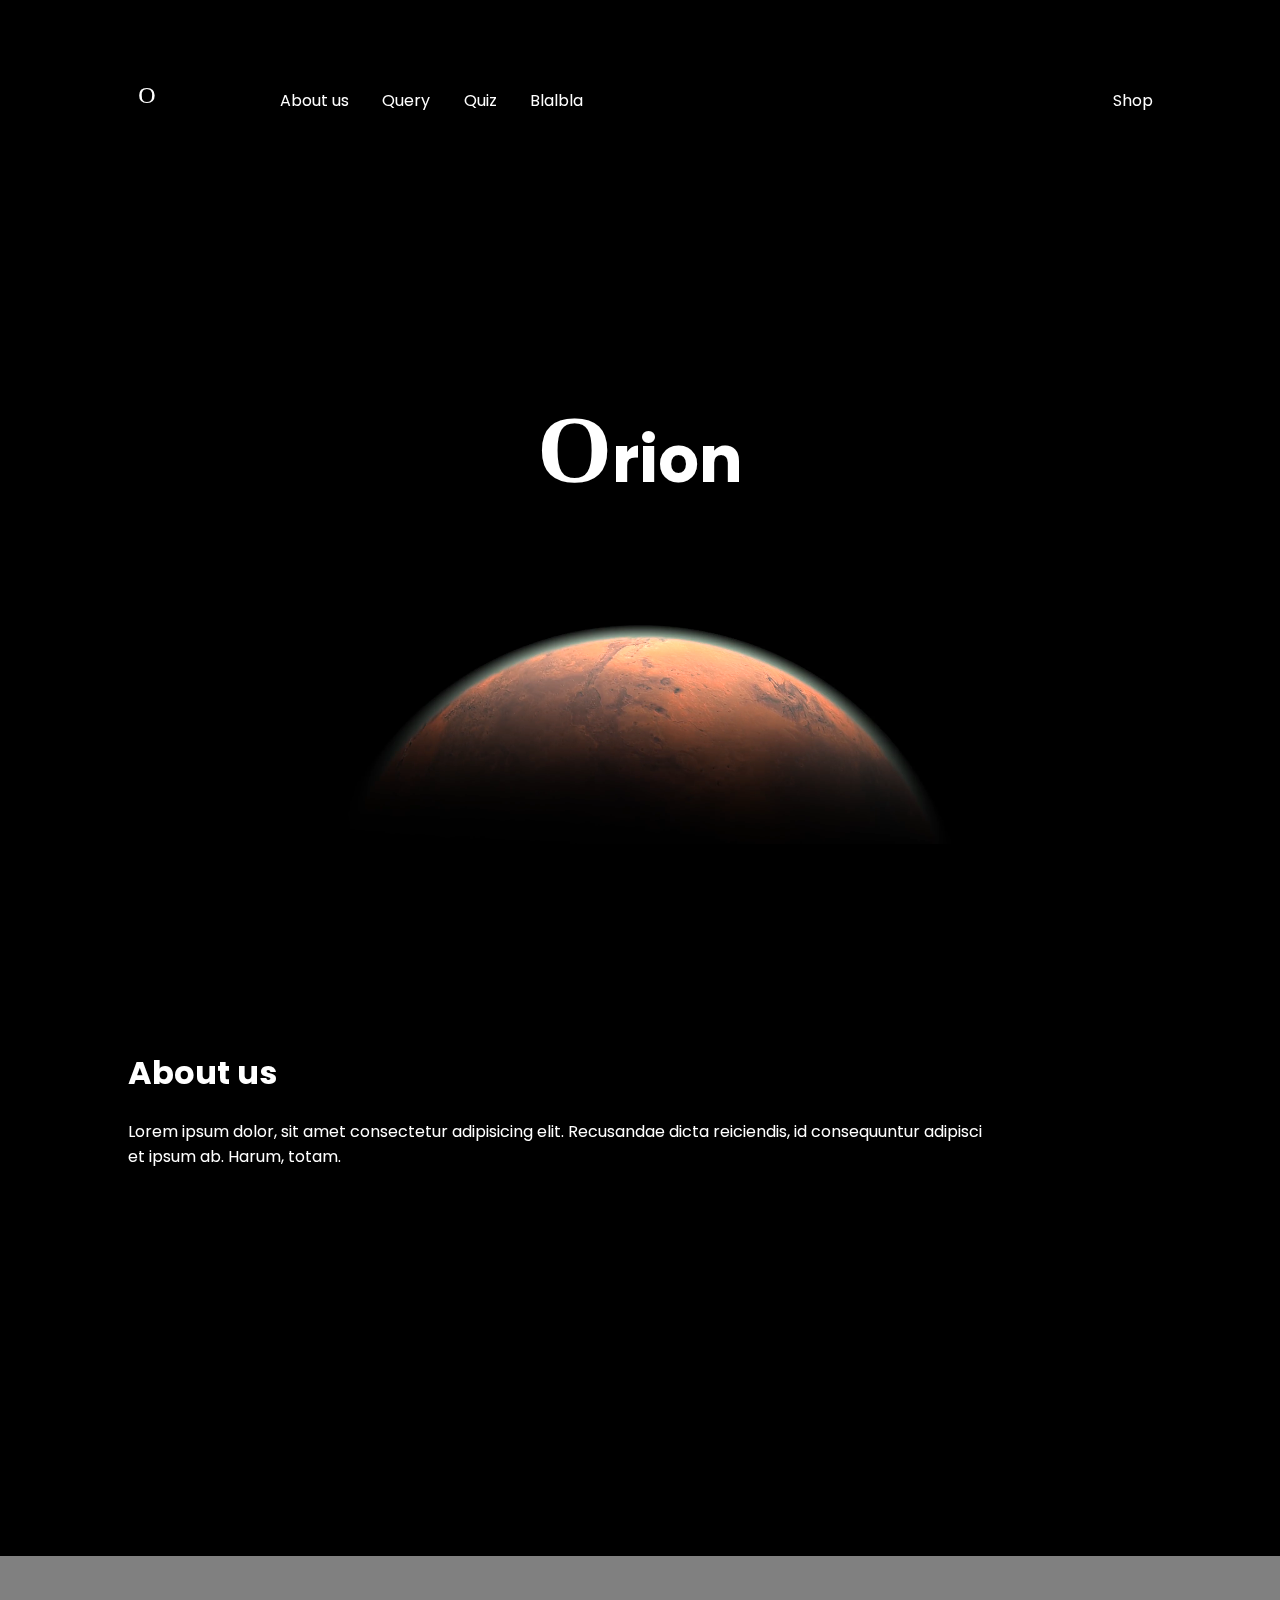
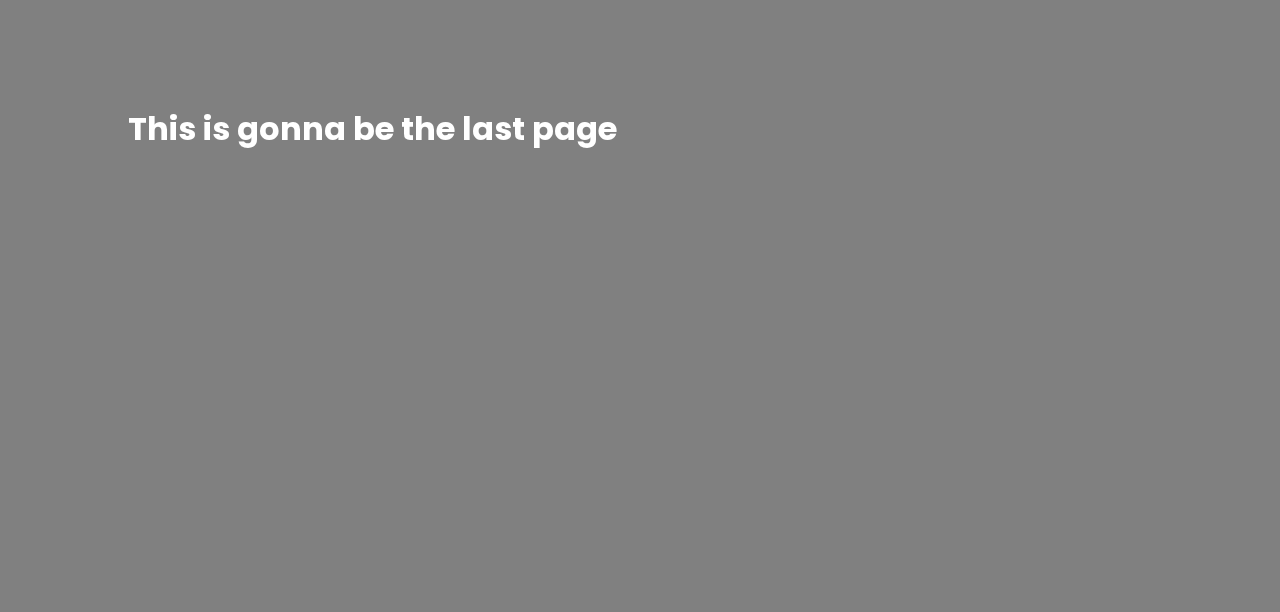
==== index.html @ da739768 "First" ====
<!DOCTYPE html>
<html lang="en">
<head>
    <meta charset="UTF-8">
    <meta http-equiv="X-UA-Compatible" content="IE=edge">
    <meta name="viewport" content="width=device-width, initial-scale=1.0">
    <title>Orion Travels</title>
    <link rel="stylesheet" href="css/main.css">
</head>
<body>
    <section class="hero">
        
        <div class="navigation">
            <a href="index.html" class="orion_logo"><span class="bigO">O</span></a>
            <nav>
                <ul class="primary-nav">
                    <li><a href="#">About us</a></li>
                    <li><a href="#">Query</a></li>
                    <li><a href="#">Quiz</a></li>
                    <li><a href="#">Blalbla </a></li>
                </ul>
            </nav>
            <nav>
                <ul class="secondary-nav">
                    <li><a id="secondary-nav" href="#">Shop</a></li>
                </ul>
            </nav>
        </div>

        <h1><span class="bigO">O</span>rion </h1>

       
            <video autoplay muted loop id="video-pos" >
                <source src="assets/planet.mp4" type="video/mp4" >
            </video>
     
    </section>

    <section class="about">
        <h1>About us </h1>
        <p>Lorem ipsum dolor, sit amet consectetur adipisicing elit. Recusandae dicta reiciendis, id consequuntur adipisci
             <br> et ipsum ab. Harum, totam.
        </p>


    </section>
    <section class="last-page">
        <h1>This is gonna be the last page</h1>

    </section>
</body>
</html>
---- css/main.css ----
@import url('https://fonts.googleapis.com/css2?family=Poppins:wght@400;600&display=swap');
:root{
    --orion-blue: #308879;
    --orion-orange: #ffcf94;
}
body{
    margin: 0;
    padding: 0;
    font-family: 'Poppins', sans-serif;
    background-color:black;
    color: white;
    width: 100vw;
    height: 100vh;
}
.hero{
    block-size: 50em;
    width: 100%;
    height: 100vh;
    display: flex;
    justify-content: center;
    align-items: center;
}
#video-pos{
    position: absolute;
    bottom: 0;
    width: 50vw;
    height: 50vh;
    z-index: -1;
}
.navigation{
    position: absolute;
    top: 8%;
    width: 80%;
}
.primary-nav{
    position: relative;
    left:9%;
}
.secondary-nav{
    position: absolute;
    top: 0;
    right:0;
}
a#secondary-nav:hover{
    border-bottom: 3px solid var(--orion-blue);
}
a.orion_logo{
    position: absolute;
}

nav li {
    display: inline;
    text-decoration: none;
    padding-left: 1% ;
}
.hero h1{
    font-size: 4em;
}
a{
    text-decoration: none;
    color: white;
    padding: 1%;
}
a:hover{
    border-bottom: 3px solid var(--orion-orange);
}

.bigO{
    font-family: Georgia, 'Times New Roman', Times, serif;
    font-size: 1.5em;
}
.about{
    block-size: 25em;
    padding: 10%;
   
}
.last-page{
    block-size: 25em;
    padding: 10%;
    background-color: gray;
}
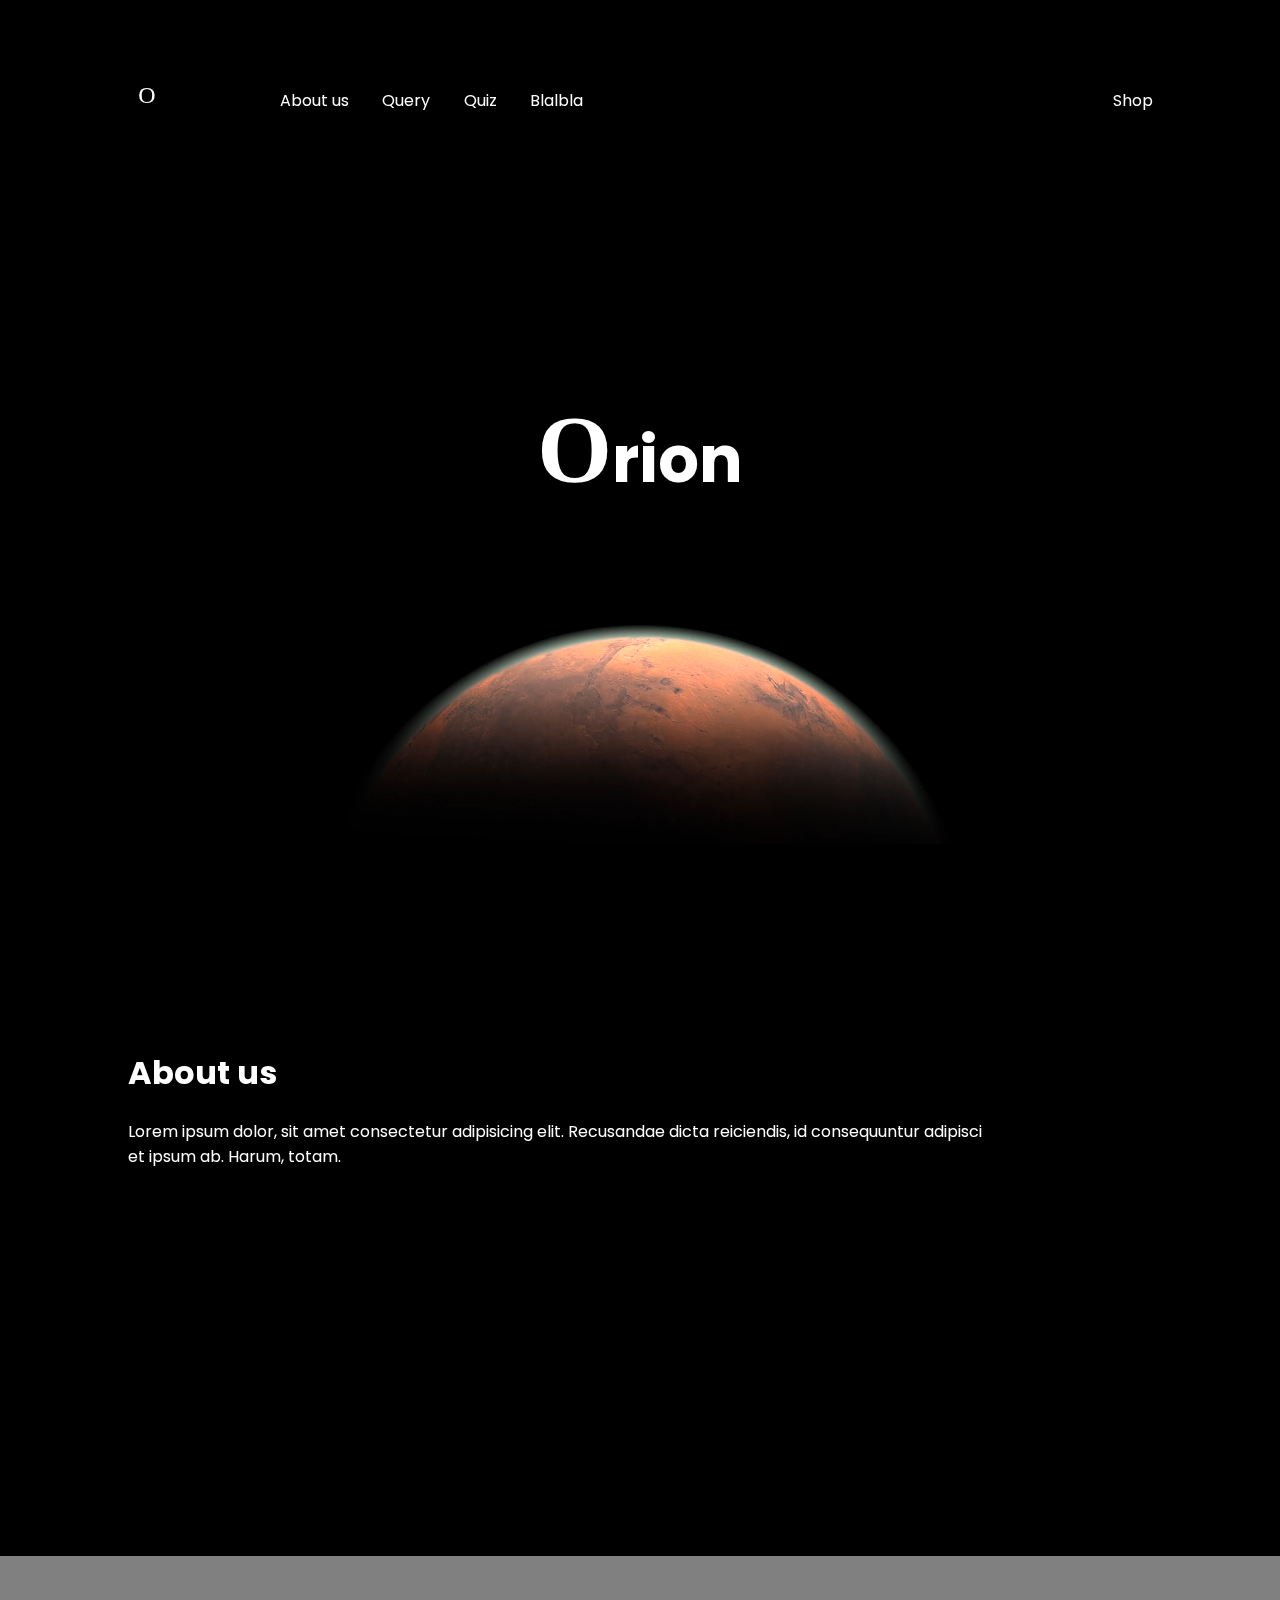
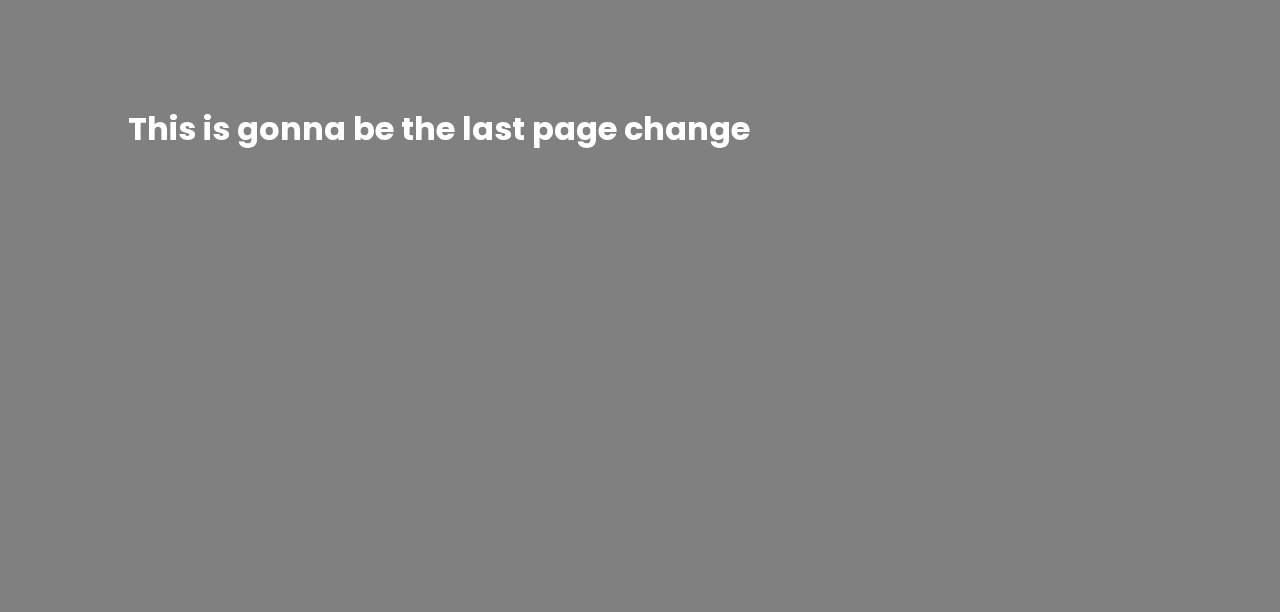
==== commit c0d67000: "Update index.html" ====
--- a/index.html
+++ b/index.html
@@ -19,8 +19,7 @@
                     <li><a href="#">Quiz</a></li>
                     <li><a href="#">Blalbla </a></li>
                 </ul>
-            </nav>
-            <nav>
+                
                 <ul class="secondary-nav">
                     <li><a id="secondary-nav" href="#">Shop</a></li>
                 </ul>
@@ -45,7 +44,7 @@
 
     </section>
     <section class="last-page">
-        <h1>This is gonna be the last page</h1>
+        <h1>This is gonna be the last page change</h1>
 
     </section>
 </body>
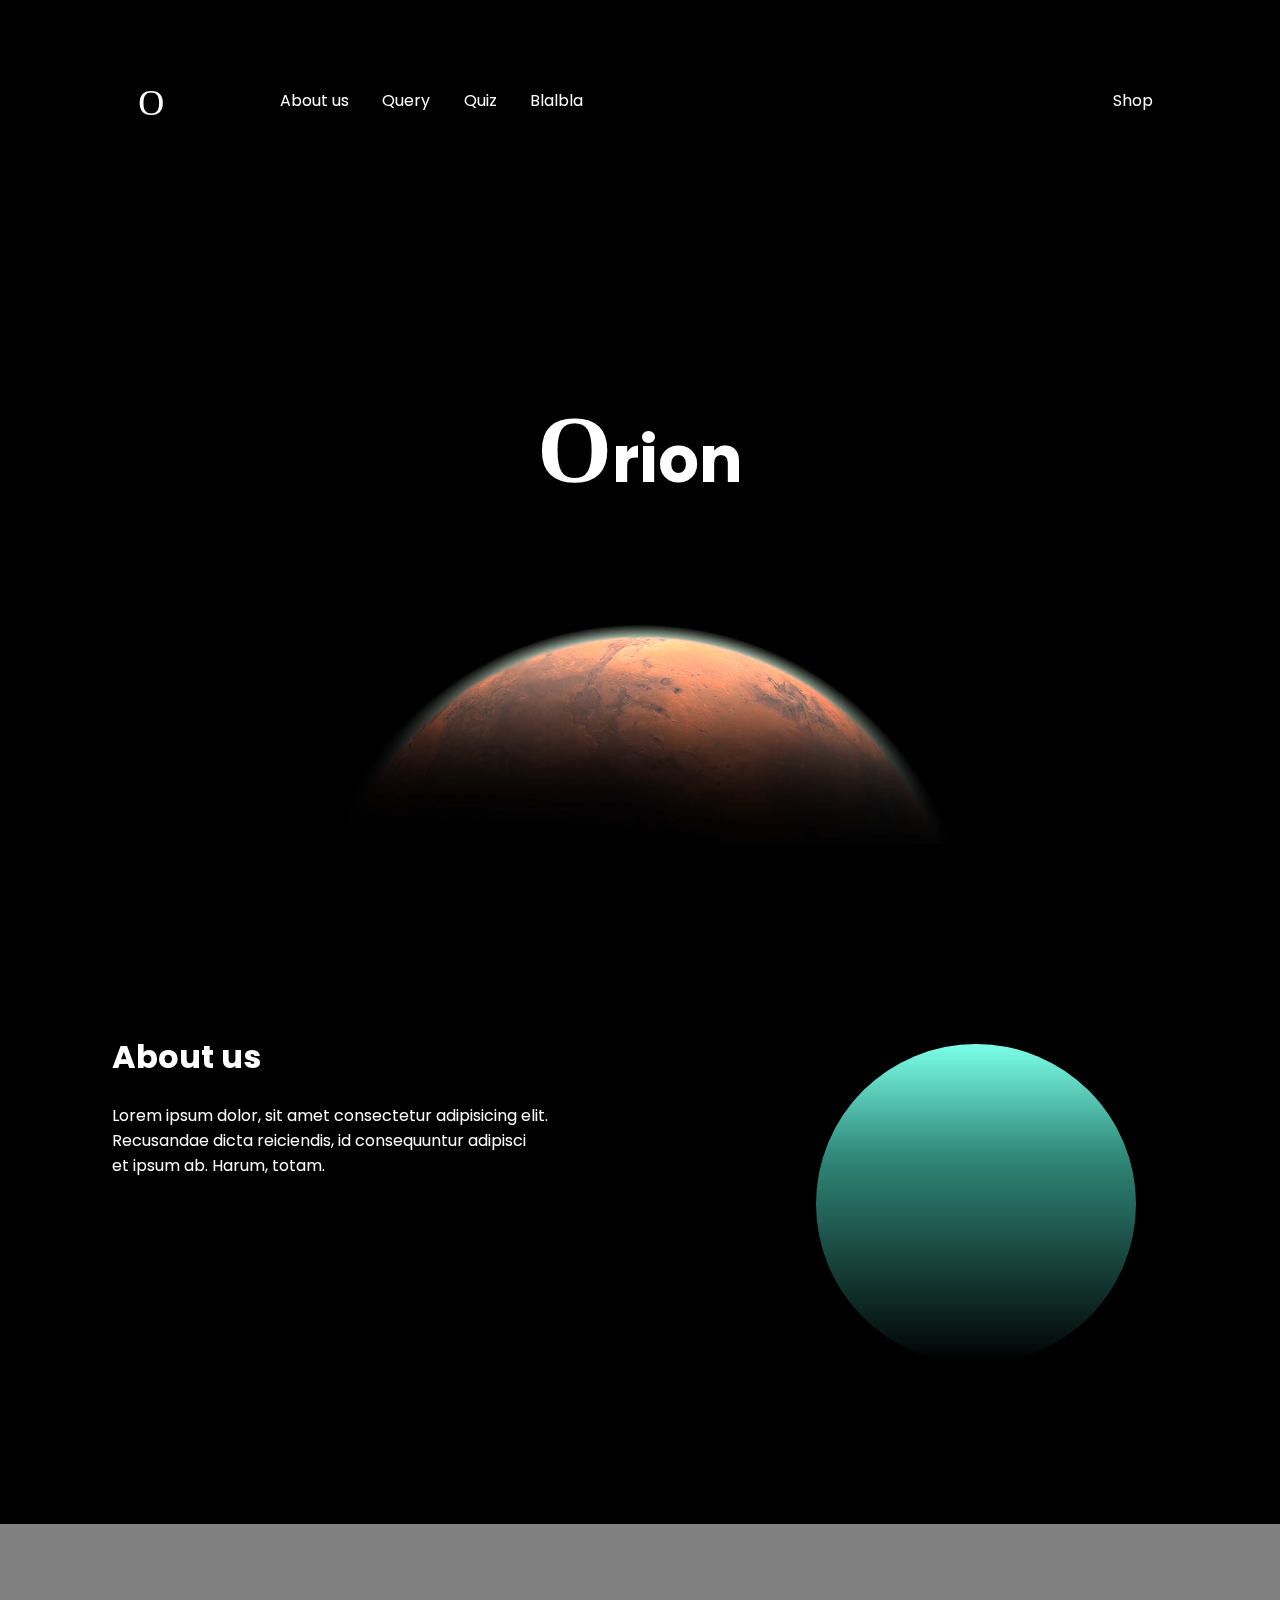
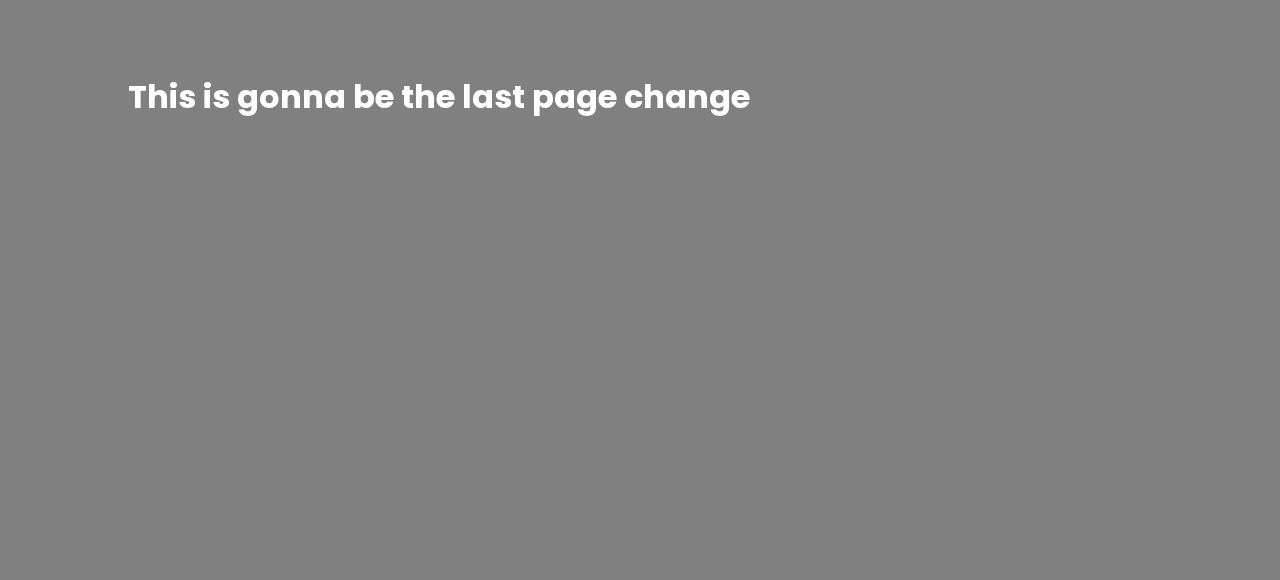
==== commit 2de6a0a5: "added circle" ====
--- a/index.html
+++ b/index.html
@@ -19,7 +19,7 @@
                     <li><a href="#">Quiz</a></li>
                     <li><a href="#">Blalbla </a></li>
                 </ul>
-                
+
                 <ul class="secondary-nav">
                     <li><a id="secondary-nav" href="#">Shop</a></li>
                 </ul>
@@ -36,11 +36,14 @@
     </section>
 
     <section class="about">
-        <h1>About us </h1>
-        <p>Lorem ipsum dolor, sit amet consectetur adipisicing elit. Recusandae dicta reiciendis, id consequuntur adipisci
-             <br> et ipsum ab. Harum, totam.
-        </p>
-
+        <div class="text-info">
+            <h1>About us </h1>
+            <p>Lorem ipsum dolor, sit amet consectetur adipisicing elit. Recusandae dicta reiciendis, id consequuntur adipisci
+                <br> et ipsum ab. Harum, totam.
+            </p>
+         </div>
+         <div class="planet-circle"></div>
+        
 
     </section>
     <section class="last-page">
--- a/css/main.css
+++ b/css/main.css
@@ -46,6 +46,7 @@
 }
 a.orion_logo{
     position: absolute;
+    font-size: 1.5em;
 }
 
 nav li {
@@ -71,12 +72,24 @@
 }
 .about{
     block-size: 25em;
-    padding: 10%;
-   
+    padding: 7em;
 }
+.text-info{
+    float: left;
+    width: 50%;
+}
+
 .last-page{
     block-size: 25em;
     padding: 10%;
     background-color: gray;
 }
+.planet-circle{
+    margin: 2em;
+    float: right;
+    background: linear-gradient(180deg, rgba(123,255,232,1) 0%, rgba(48,136,121,1) 35%, rgba(0,0,0,1) 100%);
+    border-radius: 50%;
+    width: 20em;
+    height: 20em;
+}
 
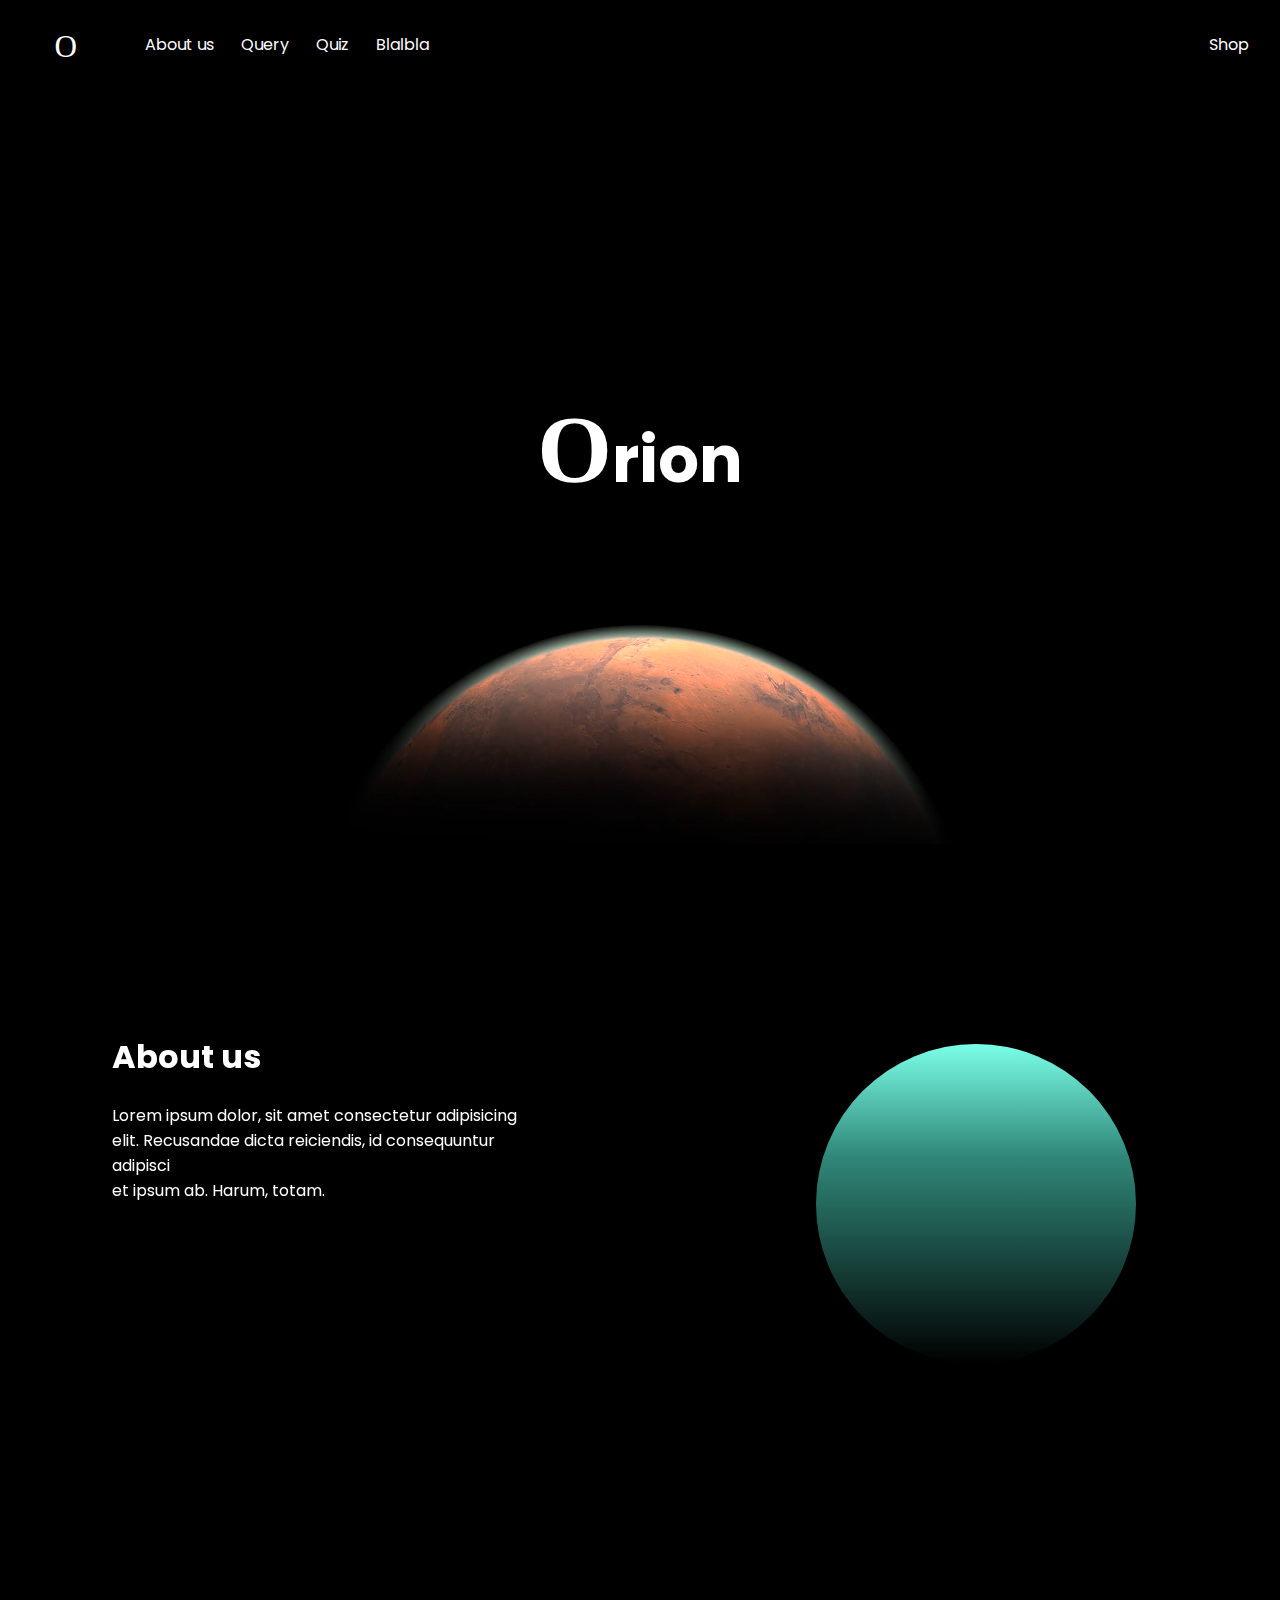
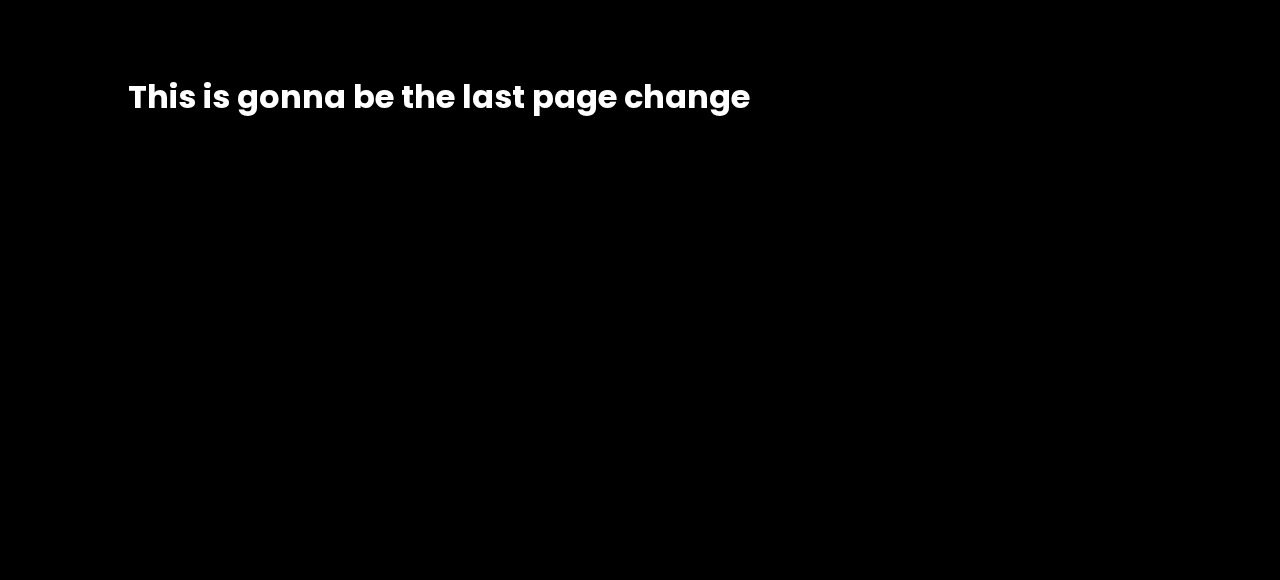
==== commit 6835be3a: "fixed a fuck ton" ====
--- a/index.html
+++ b/index.html
@@ -5,7 +5,8 @@
     <meta http-equiv="X-UA-Compatible" content="IE=edge">
     <meta name="viewport" content="width=device-width, initial-scale=1.0">
     <title>Orion Travels</title>
-    <link rel="stylesheet" href="css/main.css">
+    <link rel="stylesheet" href="css/stylesheet.css">
+    <link rel="stylesheet" href="css/main-stylesheet.css">
 </head>
 <body>
     <section class="hero">
@@ -14,7 +15,7 @@
             <a href="index.html" class="orion_logo"><span class="bigO">O</span></a>
             <nav>
                 <ul class="primary-nav">
-                    <li><a href="#">About us</a></li>
+                    <li><a href="#about">About us</a></li>
                     <li><a href="#">Query</a></li>
                     <li><a href="#">Quiz</a></li>
                     <li><a href="#">Blalbla </a></li>
@@ -37,7 +38,7 @@
 
     <section class="about">
         <div class="text-info">
-            <h1>About us </h1>
+            <h1 id="about">About us </h1>
             <p>Lorem ipsum dolor, sit amet consectetur adipisicing elit. Recusandae dicta reiciendis, id consequuntur adipisci
                 <br> et ipsum ab. Harum, totam.
             </p>
--- a/css/stylesheet.css
+++ b/css/stylesheet.css
@@ -0,0 +1,93 @@
+*{
+    scroll-behavior:smooth;
+}
+body{
+    width: 100vw;
+    height: 100vh;
+}
+.hero{
+    block-size: 50em;
+    width: 100%;
+    height: 100vh;
+    display: flex;
+    justify-content: center;
+    align-items: center;
+}
+#video-pos{
+    position: fixed;
+    bottom: 0;
+    width: 50vw;
+    height: 50vh;
+    z-index: -1;
+}
+.navigation{
+    position: fixed;
+    padding: 1em;
+    top: 0;
+    width: 100%;
+    background-color: black;
+    float: left;
+}
+.primary-nav{
+    width: 60%;
+    float: left;
+
+}
+.secondary-nav{
+    float: right;
+    margin-right: 2em;
+   
+}
+a#secondary-nav:hover{
+    border-bottom: 3px solid var(--orion-blue);
+}
+a.orion_logo{
+    font-size: 1.3em;
+    margin-left: 2em;
+    float: left;
+}
+
+nav li {
+    display: inline;
+    text-decoration: none;
+    padding-left: 1% ;
+}
+.hero h1{
+    font-size: 4em;
+}
+a{
+    text-decoration: none;
+    color: white;
+    padding: 1%;
+}
+a:hover{
+    border-bottom: 3px solid var(--orion-orange);
+}
+
+.bigO{
+    font-family: Georgia, 'Times New Roman', Times, serif;
+    font-size: 1.5em;
+}
+.about{
+    block-size: 25em;
+    padding: 7em;
+    background-color: black;
+}
+.text-info{ 
+    float: left;
+    width: 40%;
+}
+.planet-circle{
+    margin: 2em;
+    float: right;
+    background: linear-gradient(180deg, rgba(123,255,232,1) 0%, rgba(48,136,121,1) 35%, rgba(0,0,0,1) 100%);
+    border-radius: 50%;
+    width: 20em;
+    height: 20em;
+}
+.last-page{
+    block-size: 25em;
+    padding: 10%;
+}
+
+
--- a/css/main-stylesheet.css
+++ b/css/main-stylesheet.css
@@ -0,0 +1,12 @@
+@import url('https://fonts.googleapis.com/css2?family=Poppins:wght@400;600&display=swap');
+:root{
+    --orion-blue: #308879;
+    --orion-orange: #ffcf94;
+}
+body{
+    margin: 0;
+    padding: 0;
+    font-family: 'Poppins', sans-serif;
+    background-color:black;
+    color: white;
+}